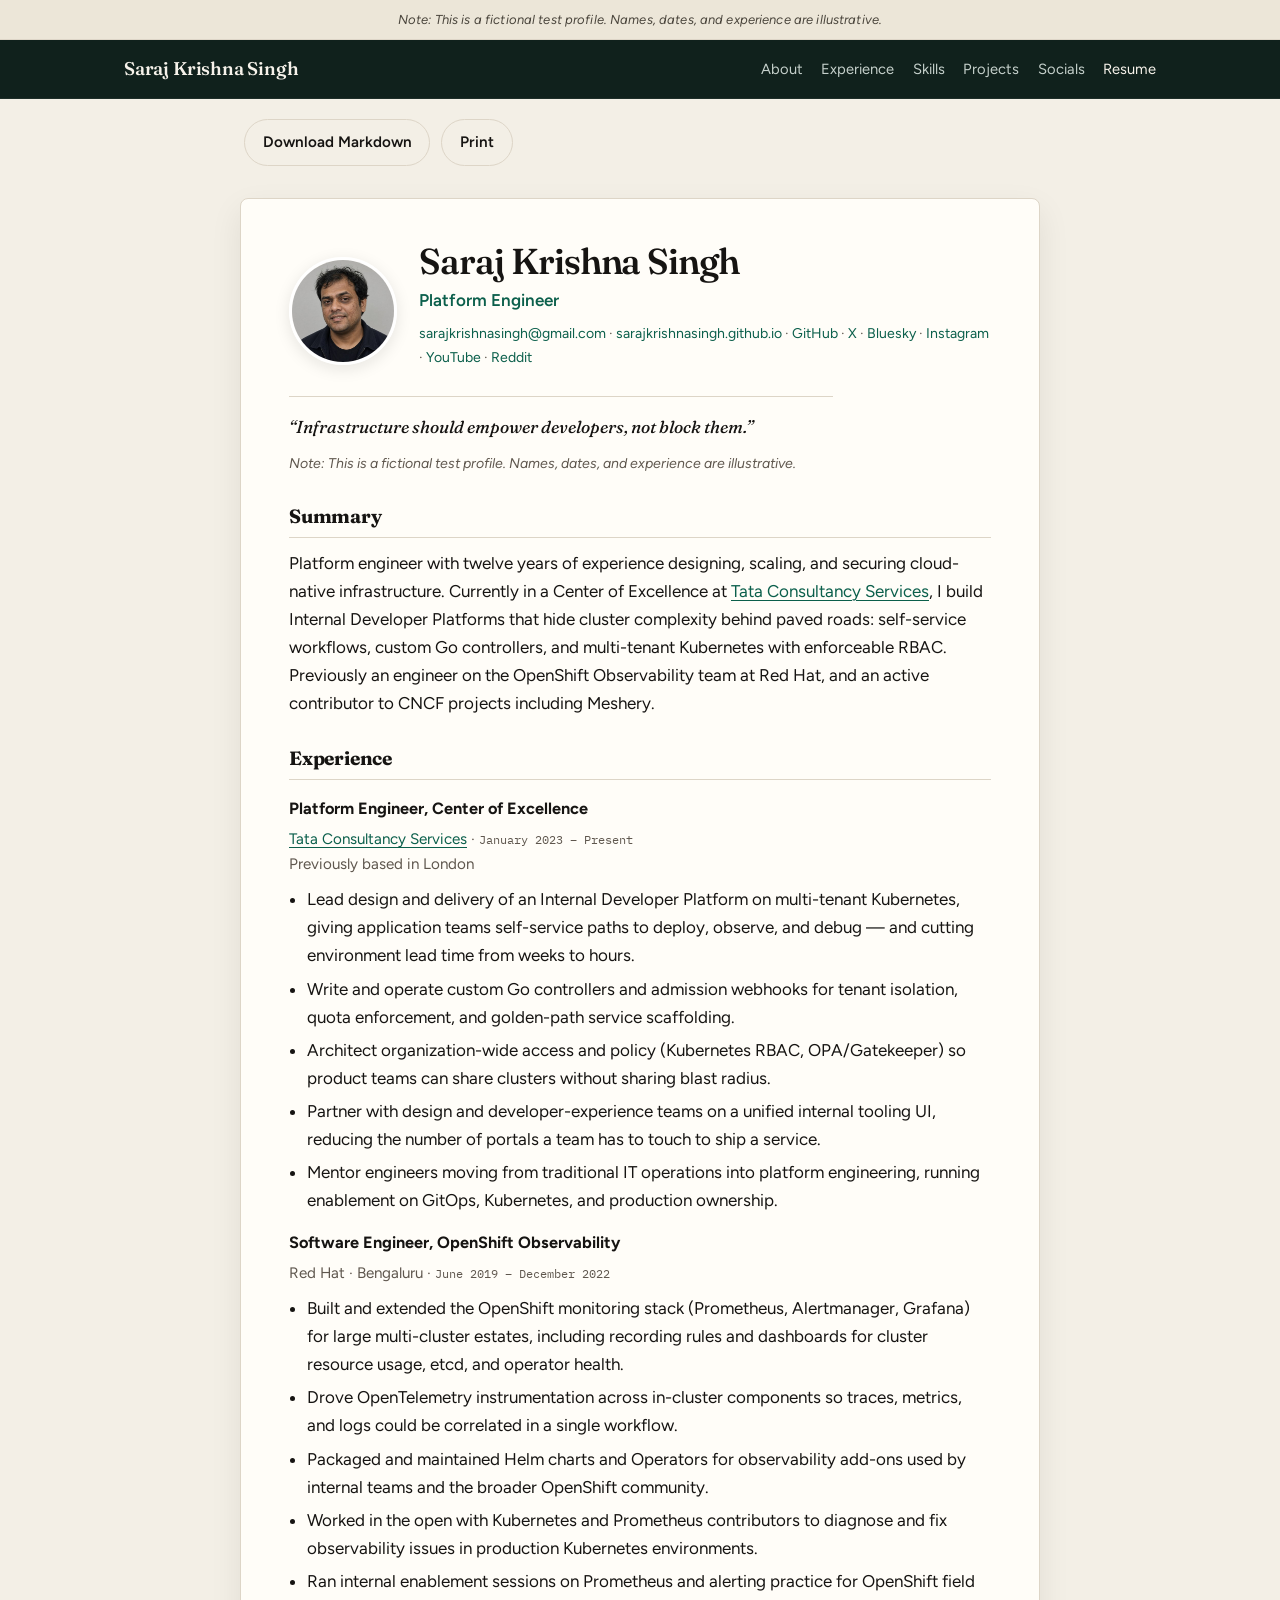
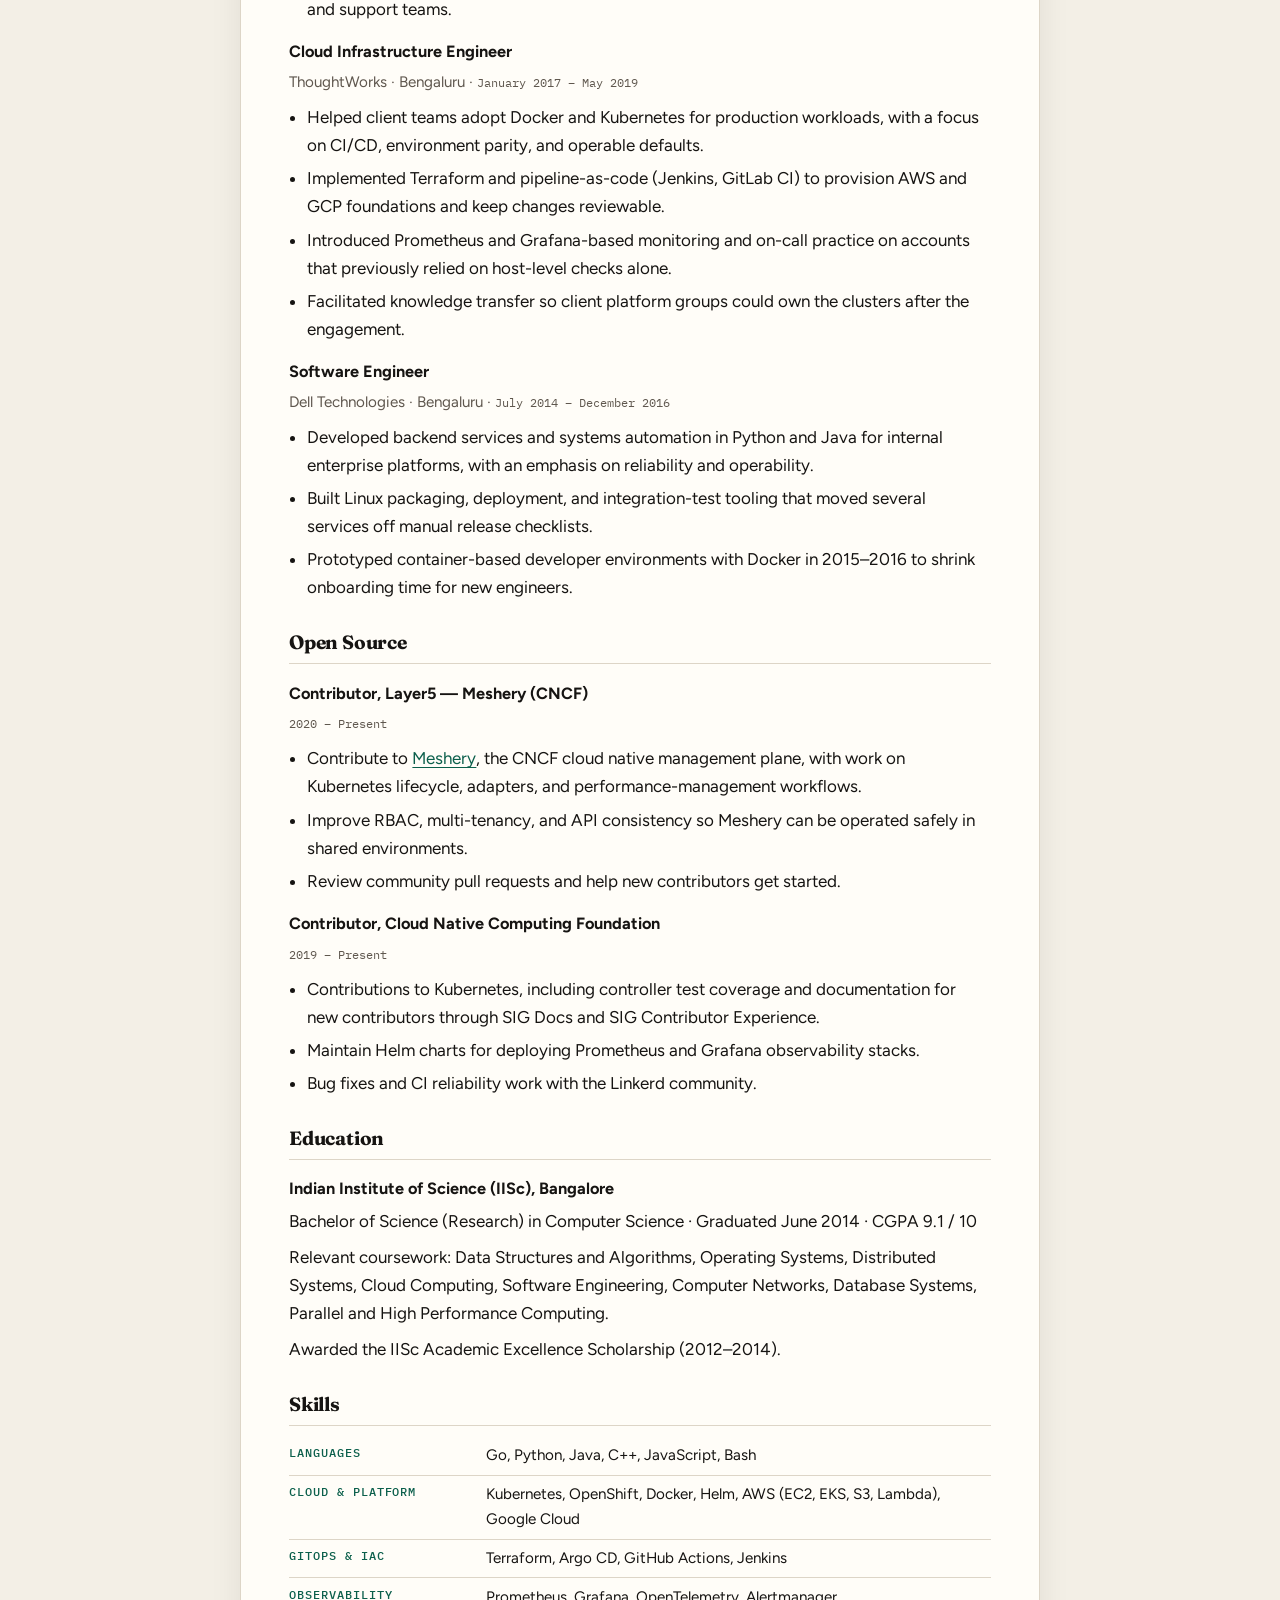
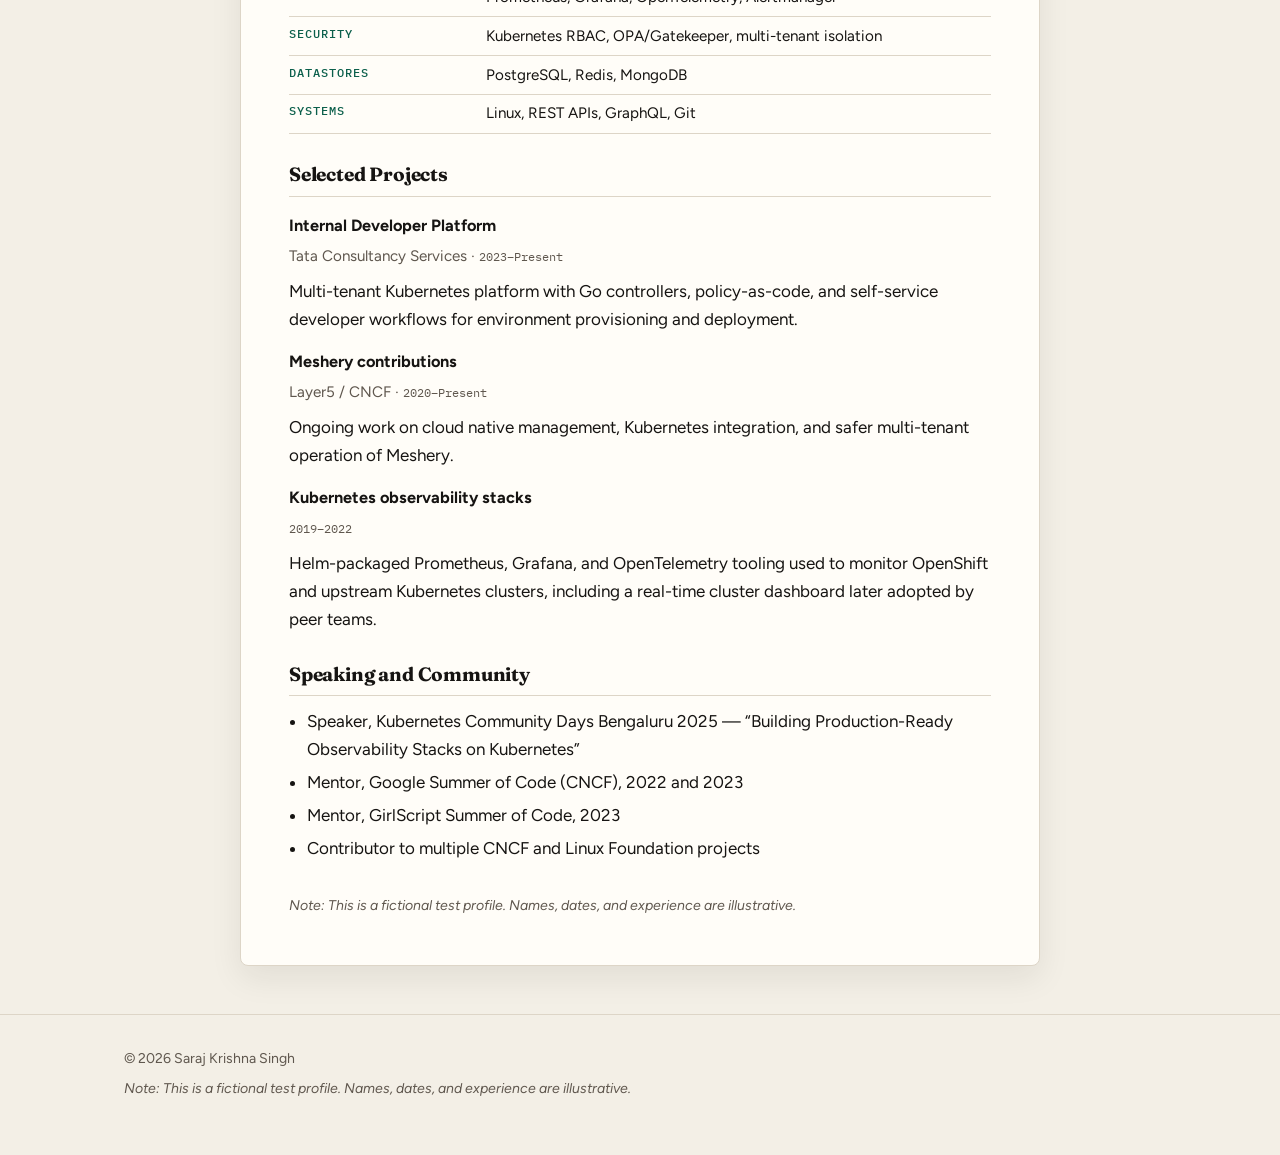
==== resume.html @ 20bcb155 "Add personal website, resume, and GitHub Pages site. Includes a markdown and HTML resume, a static h" ====
<!DOCTYPE html>
<html lang="en">
<head>
  <meta charset="utf-8">
  <meta name="viewport" content="width=device-width, initial-scale=1">
  <title>Resume — Saraj Krishna Singh</title>
  <meta name="description" content="Resume of Saraj Krishna Singh, platform engineer. Fictional test profile.">
  <link rel="icon" href="assets/favicon.svg" type="image/svg+xml">
  <link rel="stylesheet" href="styles.css">
  <link rel="preconnect" href="https://fonts.googleapis.com">
  <link rel="preconnect" href="https://fonts.gstatic.com" crossorigin>
  <link href="https://fonts.googleapis.com/css2?family=Figtree:ital,wght@0,400;0,500;0,600;0,650;1,400&family=Fraunces:ital,opsz,wght@0,9..144,500;0,9..144,560;1,9..144,450;1,9..144,560&family=IBM+Plex+Mono:wght@400;500&display=swap" rel="stylesheet">
</head>
<body class="resume-page" id="top">
  <a class="skip" href="#main">Skip to content</a>
    <div class="fiction-note" role="note"><em>Note: This is a fictional test profile. Names, dates, and experience are illustrative.</em></div>
  <header class="site-header">
    <div class="header-inner">
      <a class="wordmark" href="index.html">Saraj Krishna Singh</a>
      <nav class="primary" aria-label="Primary">
        <a href="index.html#about">About</a>
        <a href="index.html#experience">Experience</a>
        <a href="index.html#skills">Skills</a>
        <a href="index.html#projects">Projects</a>
        <a href="index.html#socials">Socials</a>
        <a href="resume.html" aria-current="page">Resume</a>
      </nav>
    </div>
  </header>
  <main id="main">
    <div class="resume-actions wrap">
      <a class="btn btn-ghost" href="resume.md">Download Markdown</a>
      <a class="btn btn-ghost" href="javascript:window.print()">Print</a>
    </div>
    <article class="resume-sheet">
      <div class="resume-top">
        <img src="assets/headshot.jpg"
             srcset="assets/headshot.jpg 400w, assets/headshot@2x.jpg 800w"
             sizes="108px"
             width="108" height="108"
             alt="Headshot of Saraj Krishna Singh">
        <div>
          <h1>Saraj Krishna Singh</h1>
          <p class="resume-role">Platform Engineer</p>
          <p class="resume-contact">
            <a href="mailto:sarajkrishnasingh@gmail.com">sarajkrishnasingh@gmail.com</a> ·
            <a href="https://sarajkrishnasingh.github.io">sarajkrishnasingh.github.io</a> ·
            <a href="https://github.com/sarajkrishnasingh">GitHub</a> ·
            <a href="https://x.com/singhsaraj1859">X</a> ·
            <a href="https://bsky.app/profile/sarajakrishna.bsky.social">Bluesky</a> ·
            <a href="https://www.instagram.com/sarajkrishnasingh/">Instagram</a> ·
            <a href="https://www.youtube.com/@SarajSingh-i1o2w">YouTube</a> ·
            <a href="https://www.reddit.com/user/Annual-Beautiful4497">Reddit</a>
          </p>
        </div>
      </div>
      <p class="tagline">“Infrastructure should empower developers, not block them.”</p>
      <p style="font-size:0.88rem;color:var(--muted);margin-top:0.7rem;"><em>Note: This is a fictional test profile. Names, dates, and experience are illustrative.</em></p>

      <h2>Summary</h2>
      <p>Platform engineer with twelve years of experience designing, scaling, and securing cloud-native infrastructure. Currently in a Center of Excellence at <a href="https://www.tata-consulting.co.uk/">Tata Consultancy Services</a>, I build Internal Developer Platforms that hide cluster complexity behind paved roads: self-service workflows, custom Go controllers, and multi-tenant Kubernetes with enforceable RBAC. Previously an engineer on the OpenShift Observability team at Red Hat, and an active contributor to CNCF projects including Meshery.</p>

      <h2>Experience</h2>

      <h3>Platform Engineer, Center of Excellence</h3>
      <p class="place"><a href="https://www.tata-consulting.co.uk/">Tata Consultancy Services</a> · <span class="when-inline">January 2023 – Present</span><br>Previously based in London</p>
      <ul>
        <li>Lead design and delivery of an Internal Developer Platform on multi-tenant Kubernetes, giving application teams self-service paths to deploy, observe, and debug — and cutting environment lead time from weeks to hours.</li>
        <li>Write and operate custom Go controllers and admission webhooks for tenant isolation, quota enforcement, and golden-path service scaffolding.</li>
        <li>Architect organization-wide access and policy (Kubernetes RBAC, OPA/Gatekeeper) so product teams can share clusters without sharing blast radius.</li>
        <li>Partner with design and developer-experience teams on a unified internal tooling UI, reducing the number of portals a team has to touch to ship a service.</li>
        <li>Mentor engineers moving from traditional IT operations into platform engineering, running enablement on GitOps, Kubernetes, and production ownership.</li>
      </ul>

      <h3>Software Engineer, OpenShift Observability</h3>
      <p class="place">Red Hat · Bengaluru · <span class="when-inline">June 2019 – December 2022</span></p>
      <ul>
        <li>Built and extended the OpenShift monitoring stack (Prometheus, Alertmanager, Grafana) for large multi-cluster estates, including recording rules and dashboards for cluster resource usage, etcd, and operator health.</li>
        <li>Drove OpenTelemetry instrumentation across in-cluster components so traces, metrics, and logs could be correlated in a single workflow.</li>
        <li>Packaged and maintained Helm charts and Operators for observability add-ons used by internal teams and the broader OpenShift community.</li>
        <li>Worked in the open with Kubernetes and Prometheus contributors to diagnose and fix observability issues in production Kubernetes environments.</li>
        <li>Ran internal enablement sessions on Prometheus and alerting practice for OpenShift field and support teams.</li>
      </ul>

      <h3>Cloud Infrastructure Engineer</h3>
      <p class="place">ThoughtWorks · Bengaluru · <span class="when-inline">January 2017 – May 2019</span></p>
      <ul>
        <li>Helped client teams adopt Docker and Kubernetes for production workloads, with a focus on CI/CD, environment parity, and operable defaults.</li>
        <li>Implemented Terraform and pipeline-as-code (Jenkins, GitLab CI) to provision AWS and GCP foundations and keep changes reviewable.</li>
        <li>Introduced Prometheus and Grafana-based monitoring and on-call practice on accounts that previously relied on host-level checks alone.</li>
        <li>Facilitated knowledge transfer so client platform groups could own the clusters after the engagement.</li>
      </ul>

      <h3>Software Engineer</h3>
      <p class="place">Dell Technologies · Bengaluru · <span class="when-inline">July 2014 – December 2016</span></p>
      <ul>
        <li>Developed backend services and systems automation in Python and Java for internal enterprise platforms, with an emphasis on reliability and operability.</li>
        <li>Built Linux packaging, deployment, and integration-test tooling that moved several services off manual release checklists.</li>
        <li>Prototyped container-based developer environments with Docker in 2015–2016 to shrink onboarding time for new engineers.</li>
      </ul>

      <h2>Open Source</h2>
      <h3>Contributor, Layer5 — Meshery (CNCF)</h3>
      <p class="place"><span class="when-inline">2020 – Present</span></p>
      <ul>
        <li>Contribute to <a href="https://meshery.io/">Meshery</a>, the CNCF cloud native management plane, with work on Kubernetes lifecycle, adapters, and performance-management workflows.</li>
        <li>Improve RBAC, multi-tenancy, and API consistency so Meshery can be operated safely in shared environments.</li>
        <li>Review community pull requests and help new contributors get started.</li>
      </ul>
      <h3>Contributor, Cloud Native Computing Foundation</h3>
      <p class="place"><span class="when-inline">2019 – Present</span></p>
      <ul>
        <li>Contributions to Kubernetes, including controller test coverage and documentation for new contributors through SIG Docs and SIG Contributor Experience.</li>
        <li>Maintain Helm charts for deploying Prometheus and Grafana observability stacks.</li>
        <li>Bug fixes and CI reliability work with the Linkerd community.</li>
      </ul>

      <h2>Education</h2>
      <h3>Indian Institute of Science (IISc), Bangalore</h3>
      <p>Bachelor of Science (Research) in Computer Science · Graduated June 2014 · CGPA 9.1 / 10</p>
      <p>Relevant coursework: Data Structures and Algorithms, Operating Systems, Distributed Systems, Cloud Computing, Software Engineering, Computer Networks, Database Systems, Parallel and High Performance Computing.</p>
      <p>Awarded the IISc Academic Excellence Scholarship (2012–2014).</p>

      <h2>Skills</h2>
      <table class="skills-table">
        <tbody>
          <tr><th>Languages</th><td>Go, Python, Java, C++, JavaScript, Bash</td></tr>
          <tr><th>Cloud &amp; platform</th><td>Kubernetes, OpenShift, Docker, Helm, AWS (EC2, EKS, S3, Lambda), Google Cloud</td></tr>
          <tr><th>GitOps &amp; IaC</th><td>Terraform, Argo CD, GitHub Actions, Jenkins</td></tr>
          <tr><th>Observability</th><td>Prometheus, Grafana, OpenTelemetry, Alertmanager</td></tr>
          <tr><th>Security</th><td>Kubernetes RBAC, OPA/Gatekeeper, multi-tenant isolation</td></tr>
          <tr><th>Datastores</th><td>PostgreSQL, Redis, MongoDB</td></tr>
          <tr><th>Systems</th><td>Linux, REST APIs, GraphQL, Git</td></tr>
        </tbody>
      </table>

      <h2>Selected Projects</h2>
      <h3>Internal Developer Platform</h3>
      <p class="place">Tata Consultancy Services · <span class="when-inline">2023–Present</span></p>
      <p>Multi-tenant Kubernetes platform with Go controllers, policy-as-code, and self-service developer workflows for environment provisioning and deployment.</p>
      <h3>Meshery contributions</h3>
      <p class="place">Layer5 / CNCF · <span class="when-inline">2020–Present</span></p>
      <p>Ongoing work on cloud native management, Kubernetes integration, and safer multi-tenant operation of Meshery.</p>
      <h3>Kubernetes observability stacks</h3>
      <p class="place"><span class="when-inline">2019–2022</span></p>
      <p>Helm-packaged Prometheus, Grafana, and OpenTelemetry tooling used to monitor OpenShift and upstream Kubernetes clusters, including a real-time cluster dashboard later adopted by peer teams.</p>

      <h2>Speaking and Community</h2>
      <ul>
        <li>Speaker, Kubernetes Community Days Bengaluru 2025 — “Building Production-Ready Observability Stacks on Kubernetes”</li>
        <li>Mentor, Google Summer of Code (CNCF), 2022 and 2023</li>
        <li>Mentor, GirlScript Summer of Code, 2023</li>
        <li>Contributor to multiple CNCF and Linux Foundation projects</li>
      </ul>

      <p style="font-size:0.88rem;color:var(--muted);margin-top:2rem;"><em>Note: This is a fictional test profile. Names, dates, and experience are illustrative.</em></p>
    </article>
  </main>
  <footer class="site-footer">
    <div class="wrap">
      <p>© 2026 Saraj Krishna Singh</p>
      <p><em>Note: This is a fictional test profile. Names, dates, and experience are illustrative.</em></p>
    </div>
  </footer>
</body>
</html>
---- styles.css ----
/* Saraj Krishna Singh — personal site */
:root {
  --bg: #f6f2ea;
  --bg-card: #fffcf6;
  --ink: #161412;
  --muted: #5f574e;
  --line: #ddd5c7;
  --accent: #0b5f4b;
  --accent-hover: #08483a;
  --accent-wash: #e7f3ee;
  --banner: #ece6d8;
  --header: #10211c;
  --header-ink: #f6f2ea;
  --header-muted: #c5d0cb;
  --shadow: 0 12px 32px rgba(22, 20, 18, 0.08);
  --radius: 16px;
  --max: 1080px;
  --serif: "Fraunces", "Iowan Old Style", "Palatino Linotype", Palatino, serif;
  --sans: "Figtree", "Source Sans 3", "Segoe UI", sans-serif;
  --mono: "IBM Plex Mono", ui-monospace, Menlo, monospace;
}

*, *::before, *::after { box-sizing: border-box; }
html { scroll-behavior: smooth; }
body {
  margin: 0;
  background: var(--bg);
  color: var(--ink);
  font-family: var(--sans);
  font-size: 1.0625rem;
  line-height: 1.65;
  -webkit-font-smoothing: antialiased;
}
img { max-width: 100%; height: auto; display: block; }
a { color: var(--accent); text-decoration-thickness: 1px; text-underline-offset: 0.18em; }
a:hover { color: var(--accent-hover); }
a:focus-visible, button:focus-visible {
  outline: 2px solid var(--accent);
  outline-offset: 3px;
}

.skip {
  position: absolute;
  left: 1rem;
  top: -3rem;
  background: var(--header);
  color: var(--header-ink);
  padding: 0.5rem 0.8rem;
  z-index: 40;
}
.skip:focus { top: 0.5rem; }

/* Fiction note — visible, not shouting */
.fiction-note {
  background: var(--banner);
  color: #4a453c;
  font-size: 0.8125rem;
  letter-spacing: 0.01em;
  text-align: center;
  padding: 0.55rem 1.25rem;
  border-bottom: 1px solid var(--line);
}
.fiction-note em { font-style: italic; }

header.site-header {
  background: var(--header);
  color: var(--header-ink);
  position: sticky;
  top: 0;
  z-index: 20;
  border-bottom: 1px solid rgba(255,255,255,0.06);
}
.header-inner {
  max-width: var(--max);
  margin: 0 auto;
  padding: 0.85rem 1.5rem;
  display: flex;
  align-items: center;
  justify-content: space-between;
  gap: 1rem;
}
.wordmark {
  font-family: var(--serif);
  font-weight: 560;
  font-size: 1.15rem;
  color: var(--header-ink);
  text-decoration: none;
  letter-spacing: -0.01em;
}
.wordmark:hover { color: #fff; }
.wordmark span { color: var(--header-muted); font-weight: 400; }

nav.primary {
  display: flex;
  flex-wrap: wrap;
  gap: 0.25rem 1.15rem;
  font-size: 0.92rem;
}
nav.primary a {
  color: var(--header-muted);
  text-decoration: none;
}
nav.primary a:hover,
nav.primary a[aria-current="page"] { color: var(--header-ink); }

.wrap {
  max-width: var(--max);
  margin: 0 auto;
  padding: 0 1.5rem;
}

/* Hero */
.hero {
  display: grid;
  grid-template-columns: 280px 1fr;
  gap: 3.25rem;
  align-items: center;
  padding: 4.25rem 0 3.5rem;
}
.portrait {
  width: 280px;
  height: 280px;
  border-radius: 50%;
  object-fit: cover;
  object-position: center 15%;
  box-shadow: var(--shadow);
  border: 4px solid #fff;
  background: #ddd;
}
.eyebrow {
  font-family: var(--mono);
  font-size: 0.75rem;
  letter-spacing: 0.14em;
  text-transform: uppercase;
  color: var(--accent);
  margin: 0 0 0.7rem;
}
h1 {
  font-family: var(--serif);
  font-weight: 560;
  font-size: clamp(2.4rem, 5vw, 3.6rem);
  letter-spacing: -0.03em;
  line-height: 1.05;
  margin: 0 0 0.65rem;
}
.lede {
  font-size: 1.2rem;
  color: var(--muted);
  margin: 0 0 1.25rem;
  max-width: 36rem;
}
.tagline {
  font-family: var(--serif);
  font-style: italic;
  font-size: 1.2rem;
  font-weight: 450;
  color: var(--ink);
  margin: 0 0 1.6rem;
  max-width: 34rem;
}
.hero-actions {
  display: flex;
  flex-wrap: wrap;
  gap: 0.7rem;
}
.btn {
  display: inline-flex;
  align-items: center;
  gap: 0.4rem;
  background: var(--accent);
  color: #fff;
  text-decoration: none;
  padding: 0.65rem 1.1rem;
  border-radius: 999px;
  font-weight: 600;
  font-size: 0.95rem;
}
.btn:hover { background: var(--accent-hover); color: #fff; }
.btn-ghost {
  background: transparent;
  color: var(--ink);
  border: 1px solid var(--line);
}
.btn-ghost:hover { background: #fff; color: var(--ink); border-color: #c9c0b0; }

section {
  padding: 2.75rem 0;
  border-top: 1px solid var(--line);
}
section h2 {
  font-family: var(--serif);
  font-weight: 560;
  font-size: 1.85rem;
  letter-spacing: -0.02em;
  margin: 0 0 1.4rem;
}
.prose { max-width: 42rem; }
.prose p { margin: 0 0 1rem; color: #2a2622; }

/* Timeline */
.job {
  display: grid;
  grid-template-columns: 11.5rem 1fr;
  gap: 1.5rem;
  padding: 1.35rem 0 1.5rem;
  border-top: 1px solid var(--line);
}
.job:first-of-type { border-top: 0; padding-top: 0; }
.when {
  font-family: var(--mono);
  font-size: 0.78rem;
  color: var(--muted);
  padding-top: 0.35rem;
}
.job h3 {
  font-size: 1.15rem;
  margin: 0 0 0.15rem;
  letter-spacing: -0.015em;
  font-weight: 650;
}
.org {
  color: var(--accent);
  font-weight: 600;
  text-decoration: none;
}
.org:hover { text-decoration: underline; }
.place { color: var(--muted); font-size: 0.95rem; margin: 0 0 0.7rem; }
.job ul, .project ul {
  margin: 0;
  padding: 0 0 0 1.1rem;
}
.job li, .project li { margin: 0 0 0.4rem; }
.job li::marker, .project li::marker { color: var(--accent); }

/* Skills */
.skill-grid {
  display: grid;
  grid-template-columns: repeat(auto-fit, minmax(220px, 1fr));
  gap: 1rem;
}
.skill {
  background: var(--bg-card);
  border: 1px solid var(--line);
  border-radius: var(--radius);
  padding: 1.1rem 1.15rem 1.2rem;
}
.skill h3 {
  margin: 0 0 0.45rem;
  font-size: 0.8rem;
  font-family: var(--mono);
  letter-spacing: 0.1em;
  text-transform: uppercase;
  color: var(--accent);
  font-weight: 500;
}
.skill p { margin: 0; color: #2a2622; font-size: 0.98rem; }

/* Projects */
.projects {
  display: grid;
  grid-template-columns: repeat(auto-fit, minmax(260px, 1fr));
  gap: 1.1rem;
}
.project {
  background: var(--bg-card);
  border: 1px solid var(--line);
  border-radius: var(--radius);
  padding: 1.3rem 1.25rem 1.4rem;
  box-shadow: 0 1px 0 rgba(255,255,255,0.8) inset;
}
.project h3 { margin: 0 0 0.2rem; font-size: 1.12rem; }
.project .meta {
  font-family: var(--mono);
  font-size: 0.75rem;
  color: var(--muted);
  margin: 0 0 0.7rem;
}
.project p { margin: 0; color: #2a2622; }

/* Community */
.community li { margin: 0 0 0.5rem; }

/* Socials */
.socials {
  display: flex;
  flex-wrap: wrap;
  gap: 0.55rem;
}
.socials a {
  display: inline-flex;
  align-items: center;
  gap: 0.45rem;
  background: var(--bg-card);
  border: 1px solid var(--line);
  color: var(--ink);
  text-decoration: none;
  padding: 0.45rem 0.8rem;
  border-radius: 999px;
  font-size: 0.92rem;
}
.socials a:hover {
  border-color: var(--accent);
  color: var(--accent);
  background: var(--accent-wash);
}
.socials svg { width: 16px; height: 16px; flex: 0 0 16px; }

footer.site-footer {
  border-top: 1px solid var(--line);
  padding: 2rem 0 3rem;
  color: var(--muted);
  font-size: 0.88rem;
}
footer.site-footer p { margin: 0 0 0.4rem; }

/* Resume page */
body.resume-page { background: #f3efe6; }
.resume-sheet {
  max-width: 800px;
  margin: 2rem auto 3rem;
  background: #fffdf8;
  border: 1px solid var(--line);
  border-radius: 8px;
  box-shadow: var(--shadow);
  padding: 2.75rem 3rem 2.5rem;
}
.resume-top {
  display: grid;
  grid-template-columns: 108px 1fr;
  gap: 1.4rem;
  align-items: center;
  margin-bottom: 1.1rem;
}
.resume-top img {
  width: 108px;
  height: 108px;
  border-radius: 50%;
  object-fit: cover;
  object-position: center 15%;
  border: 3px solid #fff;
  box-shadow: 0 4px 16px rgba(22,20,18,0.1);
}
.resume-sheet h1 {
  font-size: 2.25rem;
  margin: 0 0 0.2rem;
}
.resume-role {
  margin: 0 0 0.55rem;
  font-weight: 600;
  color: var(--accent);
}
.resume-contact {
  font-size: 0.88rem;
  color: var(--muted);
  margin: 0;
  line-height: 1.7;
}
.resume-contact a { color: var(--accent); text-decoration: none; }
.resume-contact a:hover { text-decoration: underline; }
.resume-sheet .tagline {
  margin: 1rem 0 0;
  padding-top: 1rem;
  border-top: 1px solid var(--line);
  font-size: 1.08rem;
}
.resume-sheet h2 {
  font-family: var(--serif);
  font-size: 1.2rem;
  margin: 1.6rem 0 0.65rem;
  padding-bottom: 0.3rem;
  border-bottom: 1px solid var(--line);
  letter-spacing: -0.01em;
}
.resume-sheet h3 { font-size: 1.02rem; margin: 0.95rem 0 0.1rem; }
.resume-sheet .when-inline {
  font-family: var(--mono);
  font-size: 0.78rem;
  color: var(--muted);
  font-weight: 400;
}
.resume-sheet ul { margin: 0.35rem 0 0.2rem; padding-left: 1.15rem; }
.resume-sheet li { margin: 0 0 0.32rem; }
.resume-sheet p { margin: 0.3rem 0 0.5rem; }
.resume-actions {
  max-width: 800px;
  margin: 1.25rem auto 0;
  display: flex;
  gap: 0.7rem;
  padding: 0 0.25rem;
}
.skills-table { width: 100%; border-collapse: collapse; font-size: 0.95rem; }
.skills-table th, .skills-table td {
  text-align: left;
  vertical-align: top;
  padding: 0.4rem 0.6rem 0.4rem 0;
  border-bottom: 1px solid var(--line);
}
.skills-table th {
  font-family: var(--mono);
  font-size: 0.75rem;
  letter-spacing: 0.08em;
  text-transform: uppercase;
  color: var(--accent);
  font-weight: 500;
  width: 28%;
}

@media (max-width: 800px) {
  .hero { grid-template-columns: 1fr; gap: 1.6rem; padding: 2.4rem 0 2.2rem; text-align: left; }
  .portrait { width: 180px; height: 180px; }
  .job { grid-template-columns: 1fr; gap: 0.25rem; }
  .resume-sheet { padding: 1.6rem 1.25rem; margin: 1rem 1rem 2rem; }
  .resume-top { grid-template-columns: 80px 1fr; gap: 1rem; }
  .resume-top img { width: 80px; height: 80px; }
  nav.primary { font-size: 0.85rem; gap: 0.2rem 0.8rem; }
}

@media print {
  .fiction-note, header.site-header, .resume-actions, footer.site-footer { }
  .fiction-note { border: 1px solid #ccc; }
  header.site-header, .resume-actions { display: none; }
  body.resume-page { background: #fff; }
  .resume-sheet {
    box-shadow: none;
    border: 0;
    margin: 0;
    padding: 0;
    max-width: none;
  }
  a { color: inherit; text-decoration: none; }
}
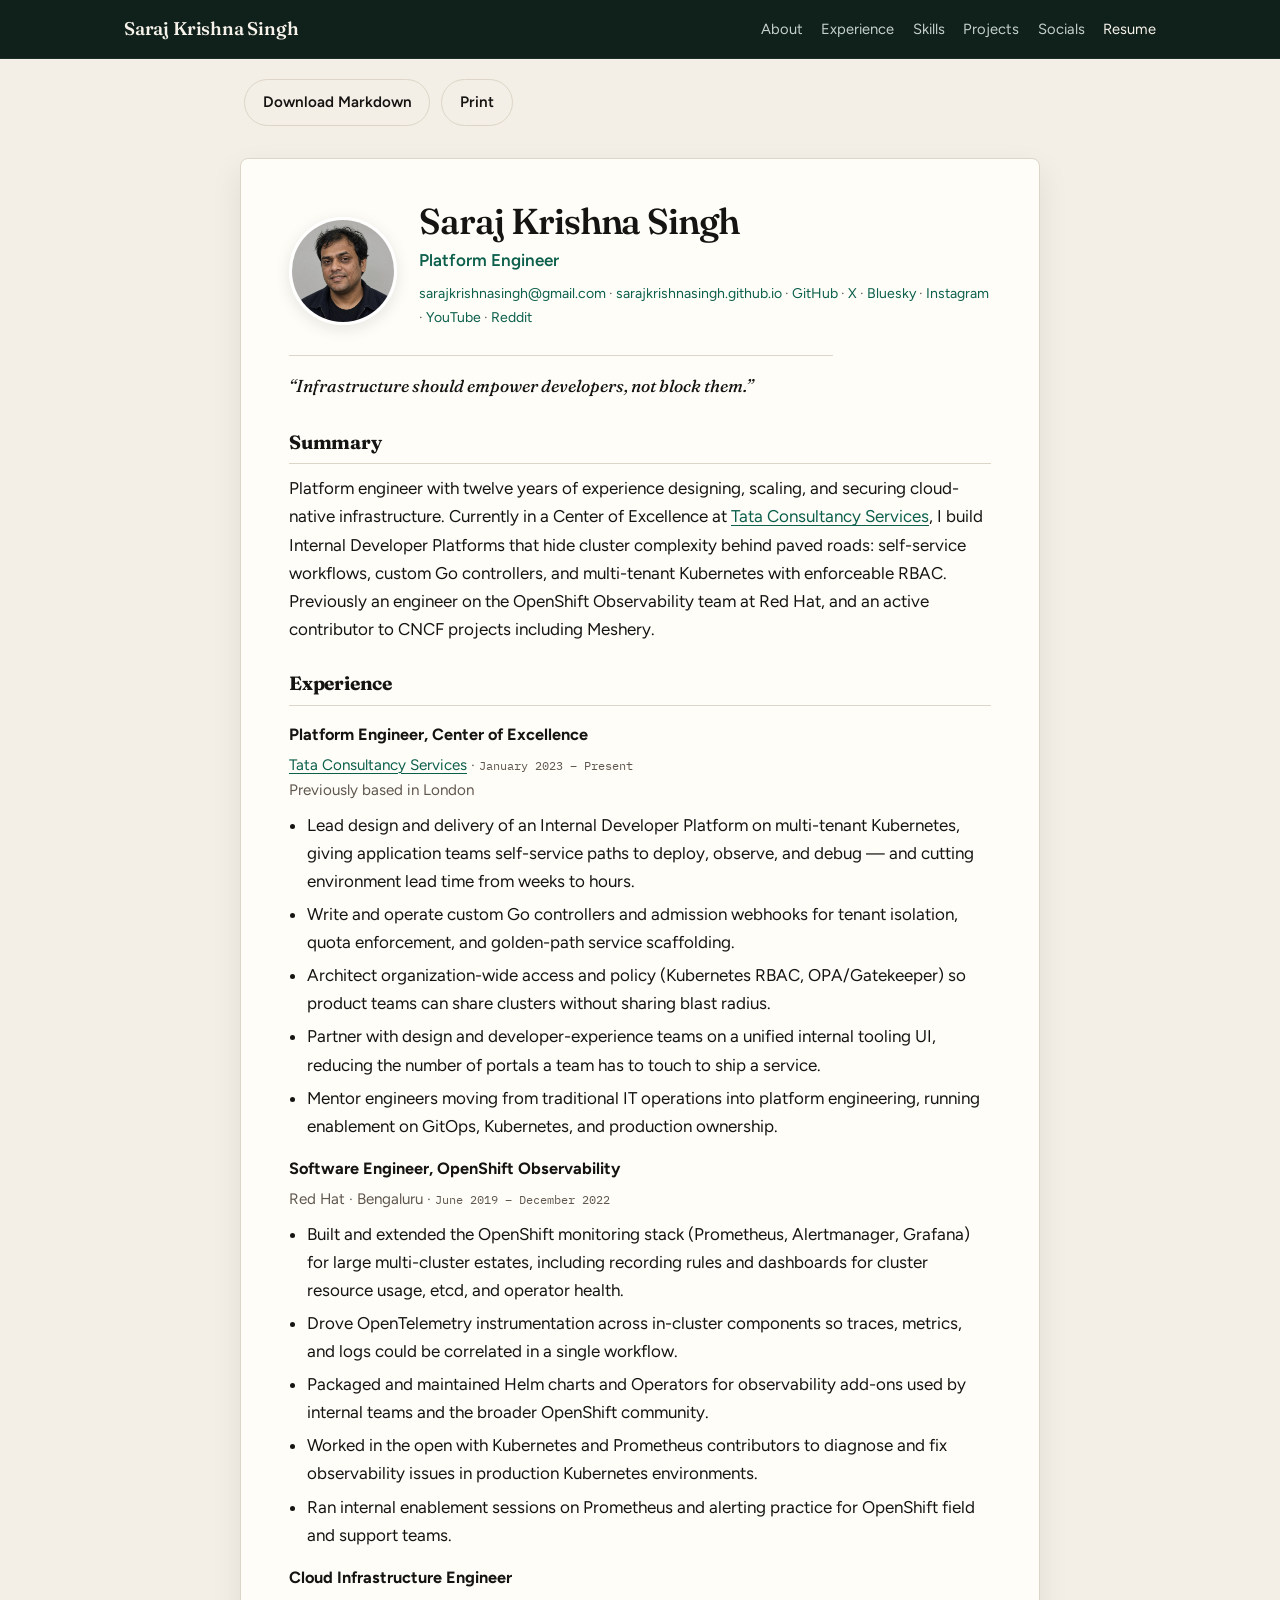
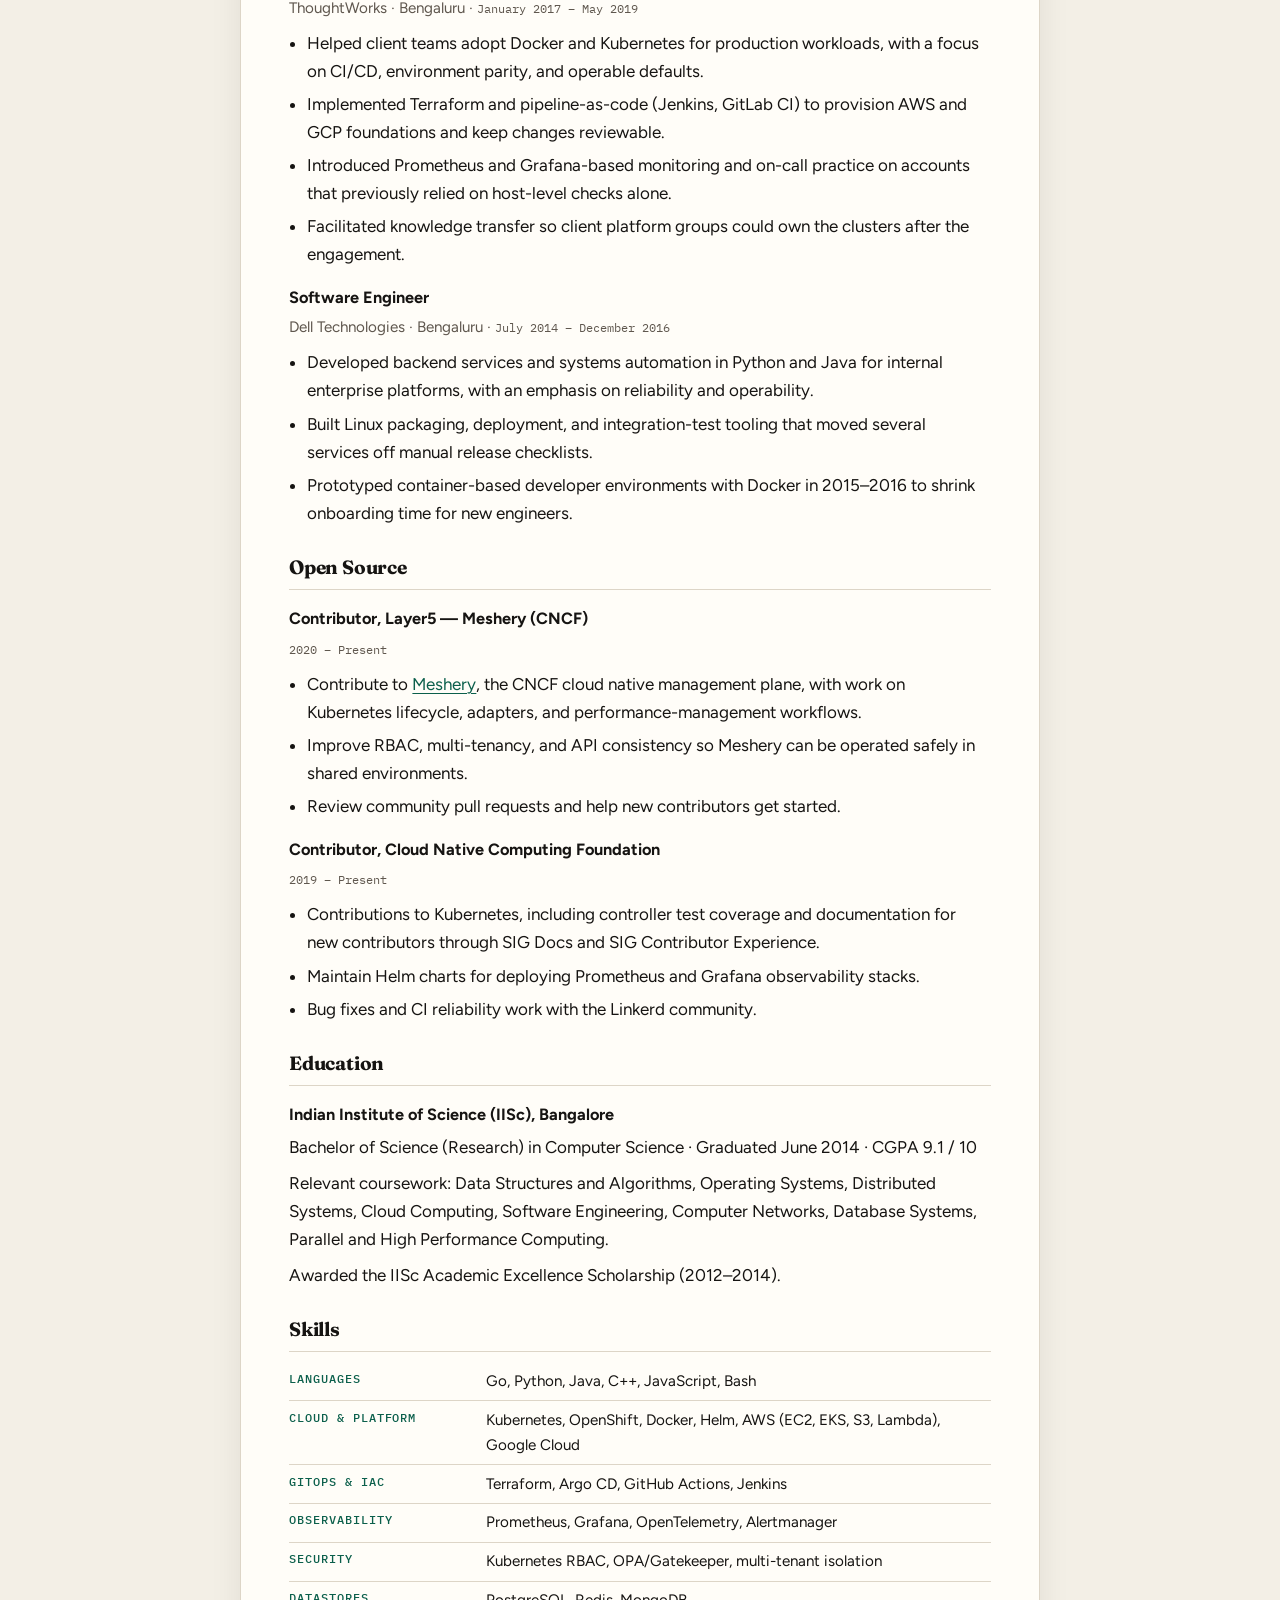
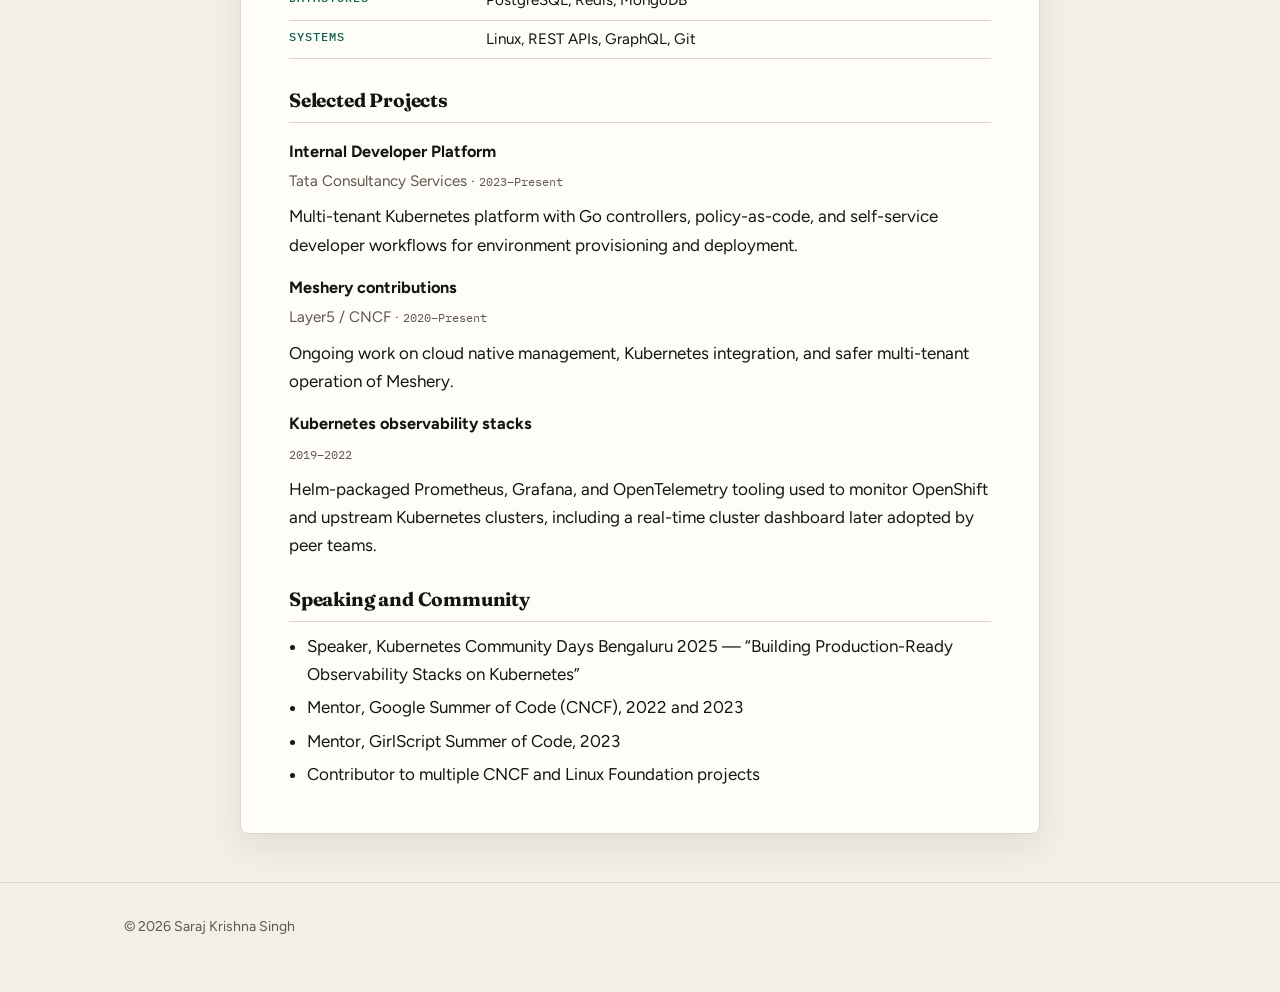
==== commit 55f1f4e8: "Remove fictional profile note from resume Removed repeated note about fictional test profile from th" ====
--- a/resume.html
+++ b/resume.html
@@ -4,7 +4,7 @@
   <meta charset="utf-8">
   <meta name="viewport" content="width=device-width, initial-scale=1">
   <title>Resume — Saraj Krishna Singh</title>
-  <meta name="description" content="Resume of Saraj Krishna Singh, platform engineer. Fictional test profile.">
+  <meta name="description" content="Resume of Saraj Krishna Singh, platform engineer.">
   <link rel="icon" href="assets/favicon.svg" type="image/svg+xml">
   <link rel="stylesheet" href="styles.css">
   <link rel="preconnect" href="https://fonts.googleapis.com">
@@ -13,7 +13,6 @@
 </head>
 <body class="resume-page" id="top">
   <a class="skip" href="#main">Skip to content</a>
-    <div class="fiction-note" role="note"><em>Note: This is a fictional test profile. Names, dates, and experience are illustrative.</em></div>
   <header class="site-header">
     <div class="header-inner">
       <a class="wordmark" href="index.html">Saraj Krishna Singh</a>
@@ -55,8 +54,6 @@
         </div>
       </div>
       <p class="tagline">“Infrastructure should empower developers, not block them.”</p>
-      <p style="font-size:0.88rem;color:var(--muted);margin-top:0.7rem;"><em>Note: This is a fictional test profile. Names, dates, and experience are illustrative.</em></p>
-
       <h2>Summary</h2>
       <p>Platform engineer with twelve years of experience designing, scaling, and securing cloud-native infrastructure. Currently in a Center of Excellence at <a href="https://www.tata-consulting.co.uk/">Tata Consultancy Services</a>, I build Internal Developer Platforms that hide cluster complexity behind paved roads: self-service workflows, custom Go controllers, and multi-tenant Kubernetes with enforceable RBAC. Previously an engineer on the OpenShift Observability team at Red Hat, and an active contributor to CNCF projects including Meshery.</p>
 
@@ -153,13 +150,11 @@
         <li>Contributor to multiple CNCF and Linux Foundation projects</li>
       </ul>
 
-      <p style="font-size:0.88rem;color:var(--muted);margin-top:2rem;"><em>Note: This is a fictional test profile. Names, dates, and experience are illustrative.</em></p>
     </article>
   </main>
   <footer class="site-footer">
     <div class="wrap">
       <p>© 2026 Saraj Krishna Singh</p>
-      <p><em>Note: This is a fictional test profile. Names, dates, and experience are illustrative.</em></p>
     </div>
   </footer>
 </body>
